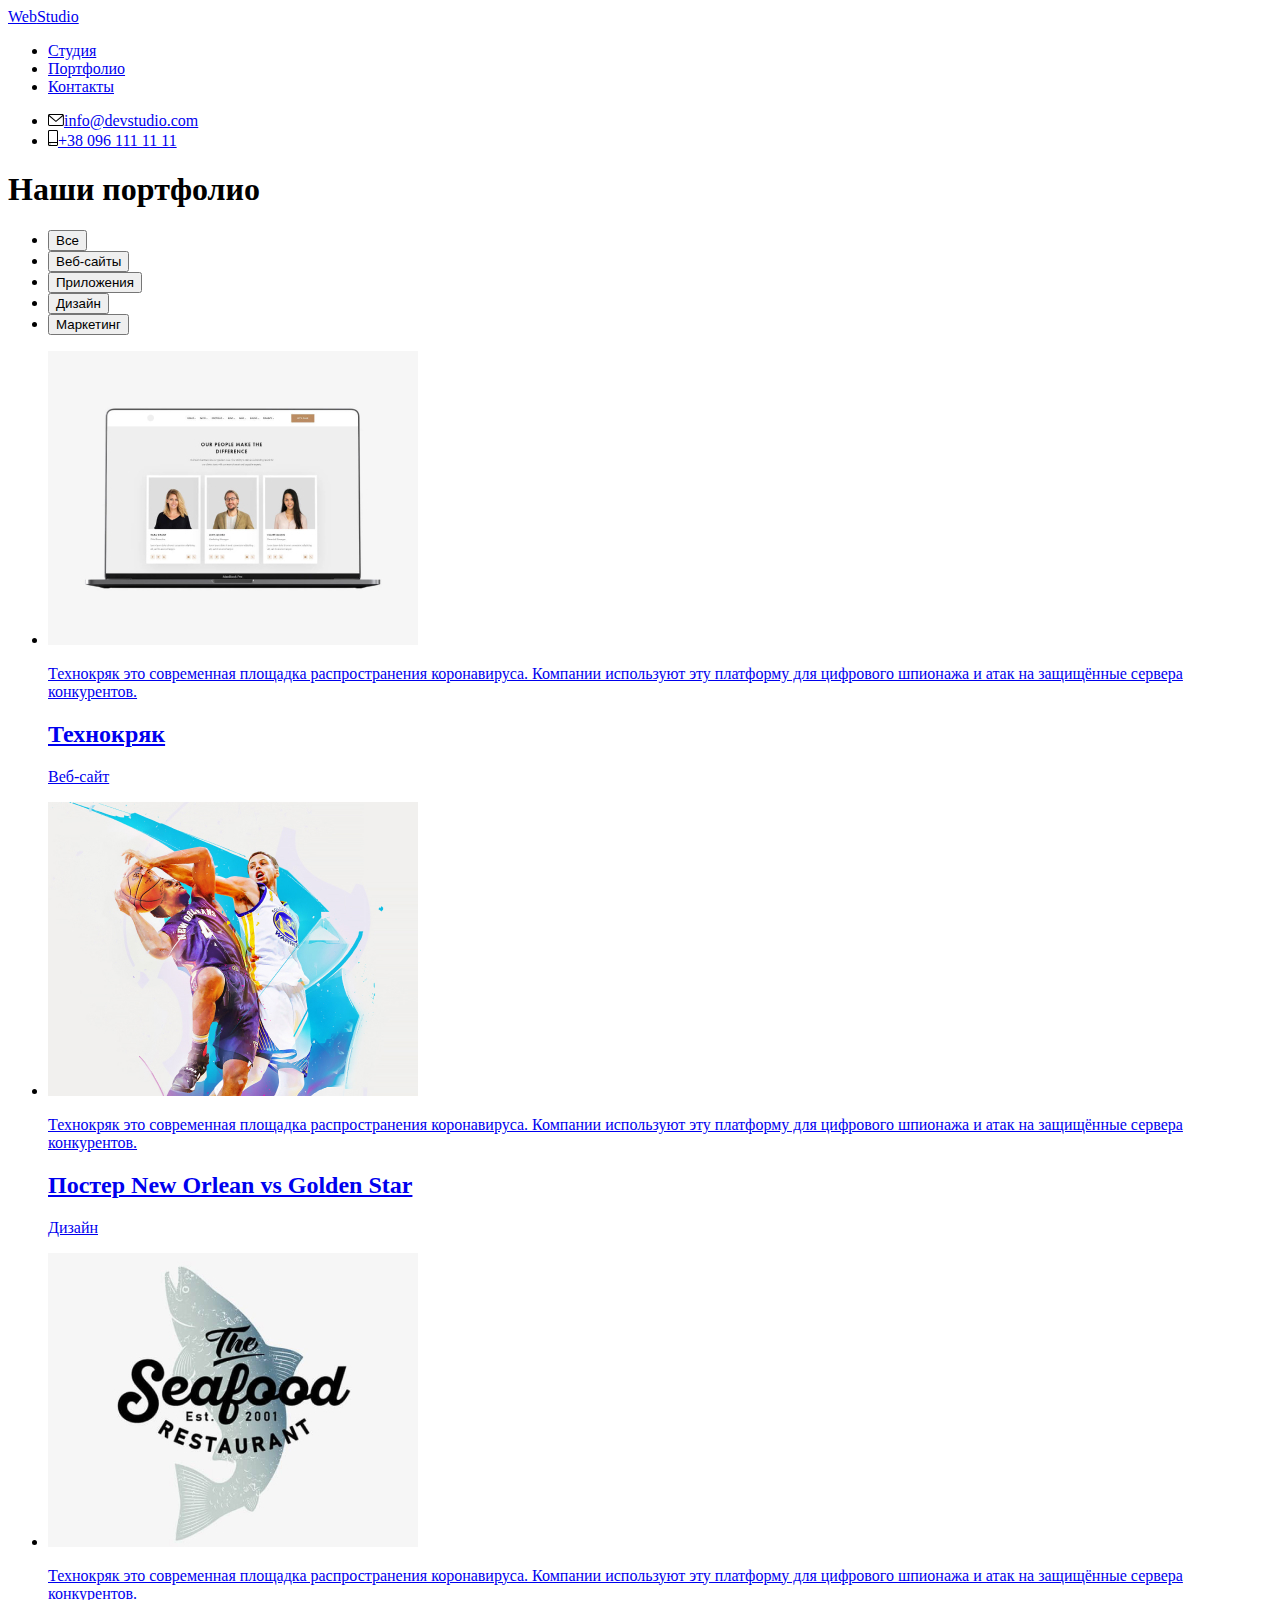
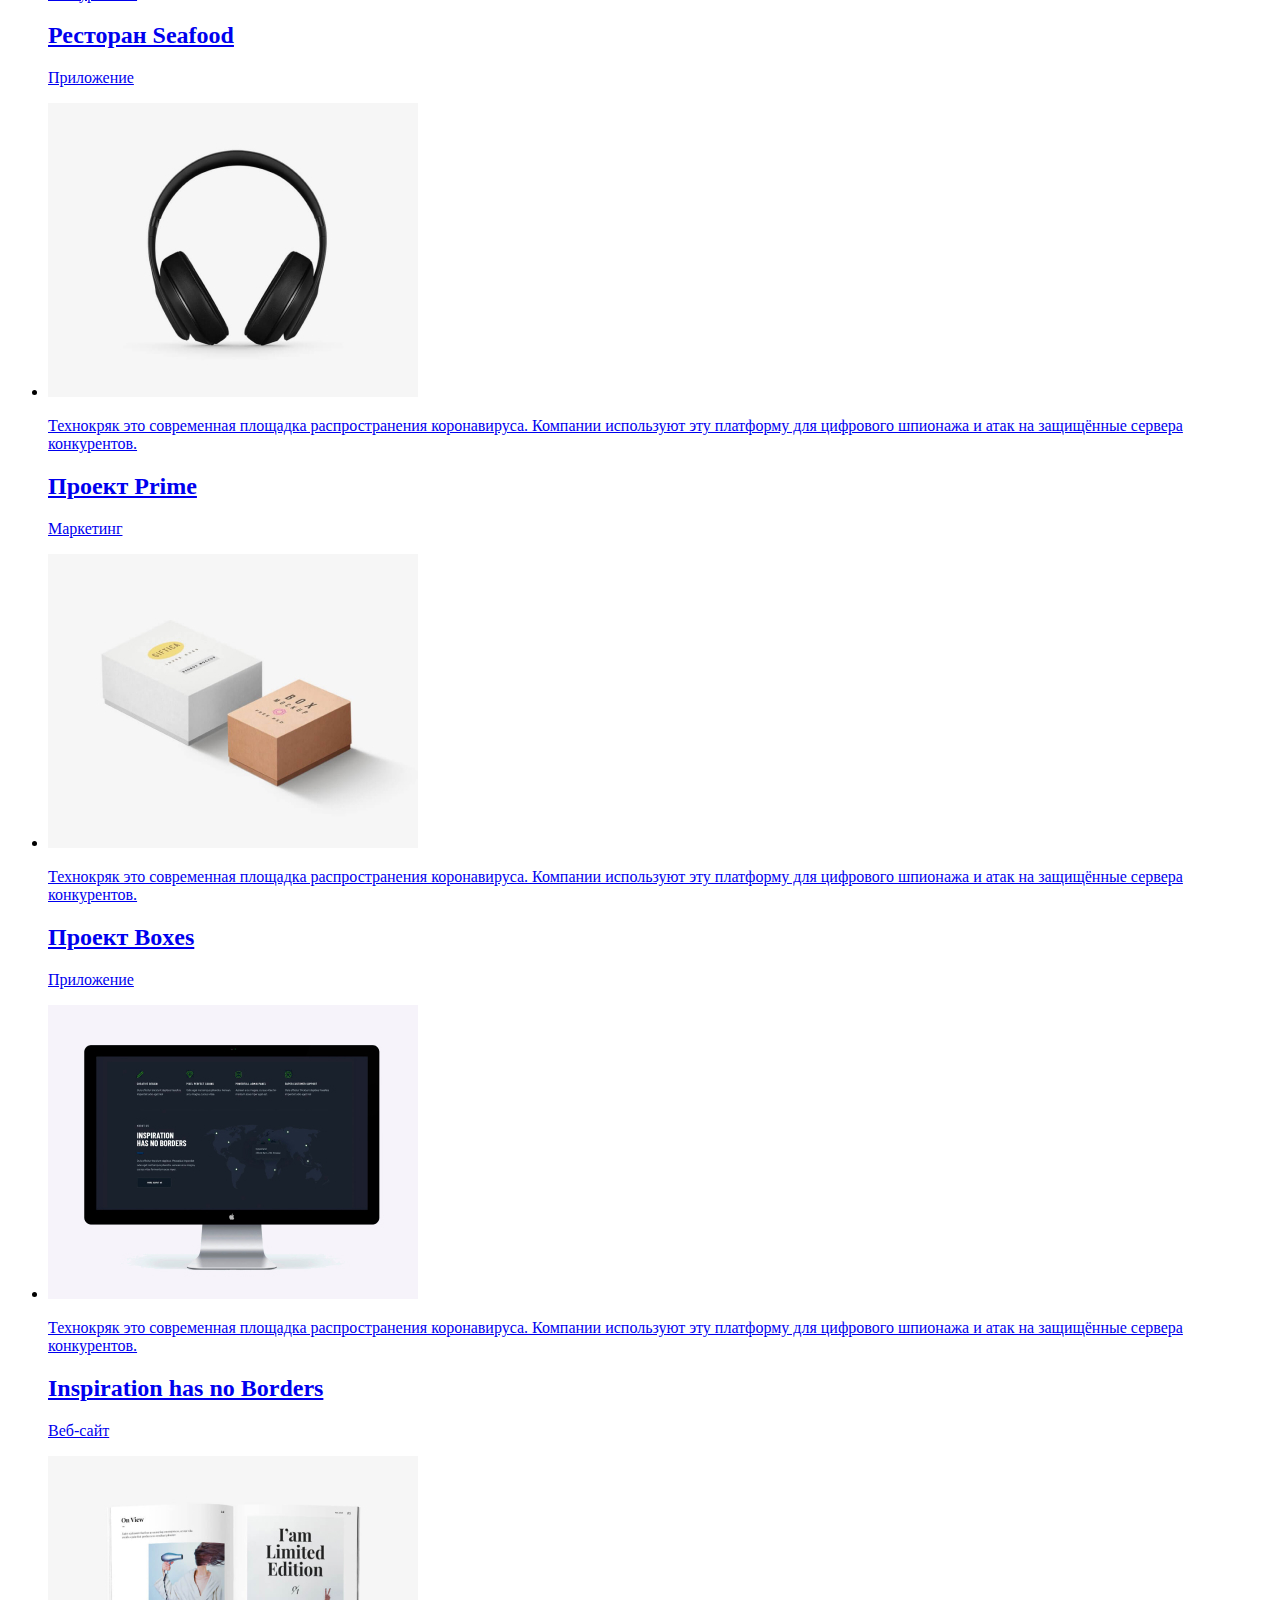
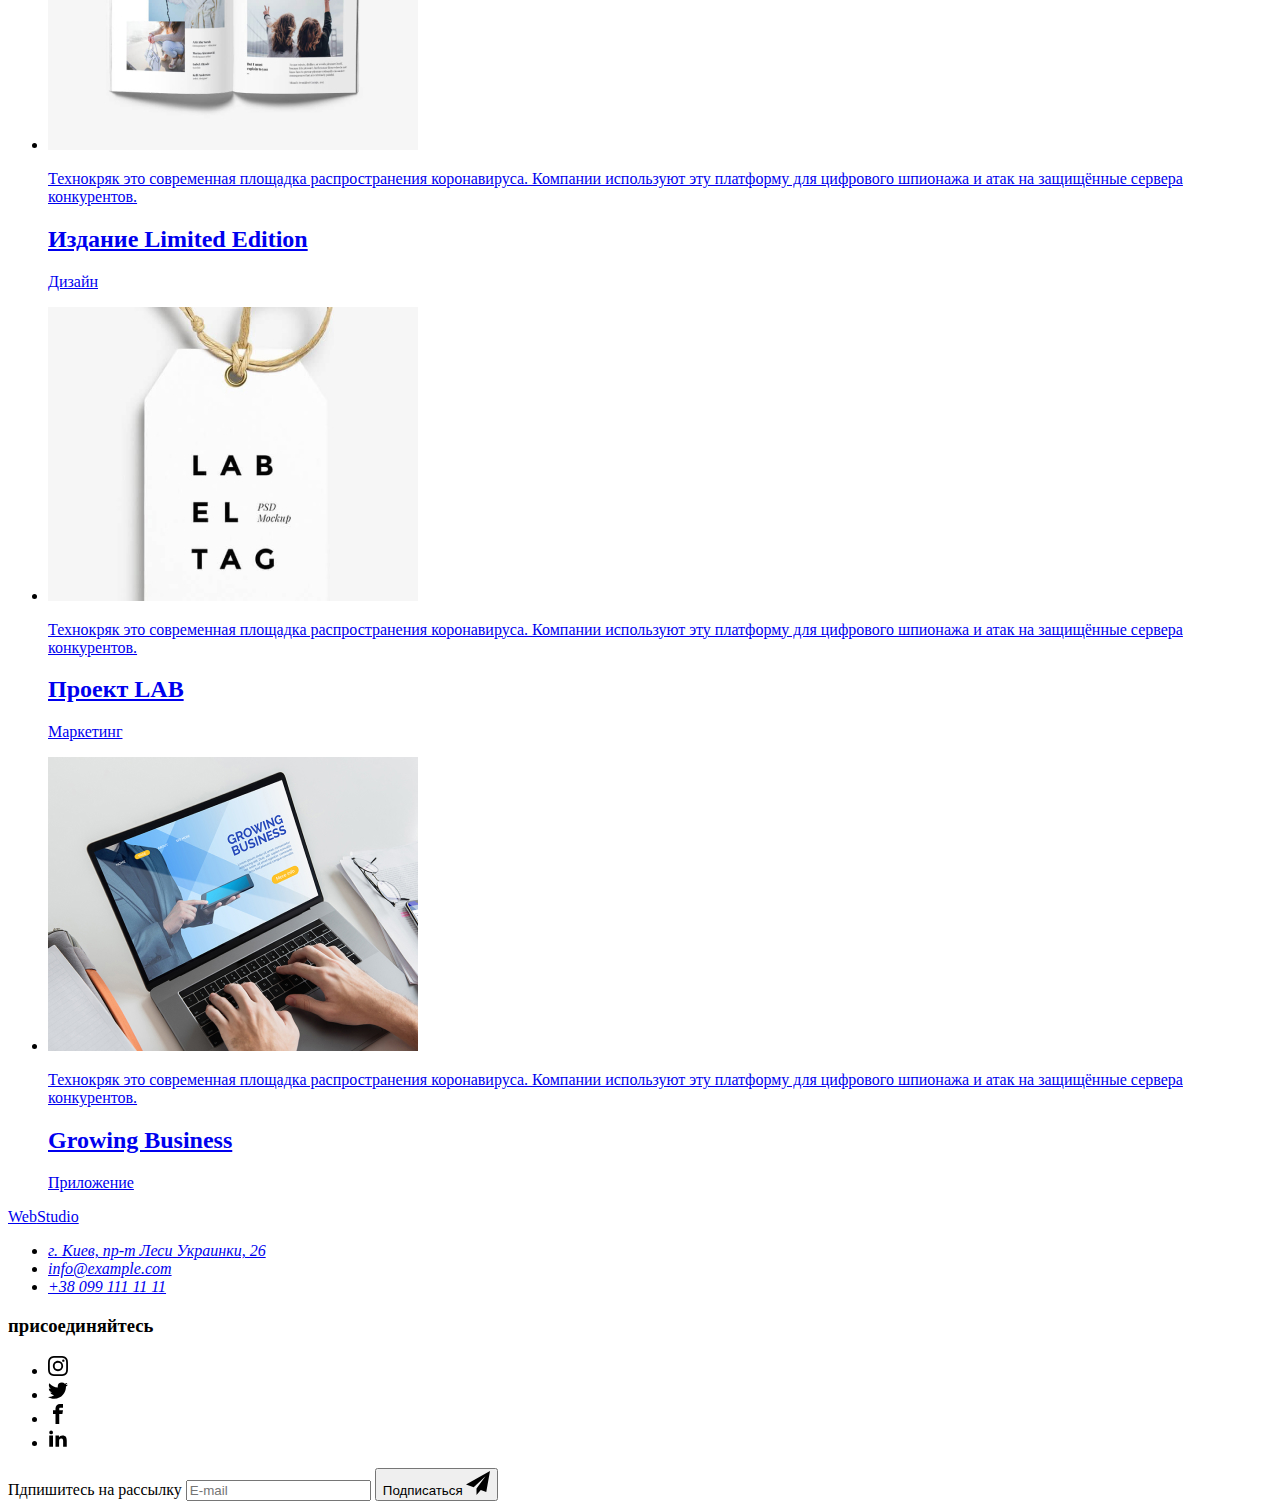
==== portfolio.html @ 1197b5a4 "added files" ====
<!DOCTYPE html>
<html lang="en">
  <head>
    <meta charset="UTF-8" />
    <meta http-equiv="X-UA-Compatible" content="IE=edge" />
    <meta name="viewport" content="width=device-width, initial-scale=1.0" />
    <link
      rel="stylesheet"
      href="https://cdnjs.cloudflare.com/ajax/libs/modern-normalize/1.1.0/modern-normalize.min.css"
      integrity="sha512-wpPYUAdjBVSE4KJnH1VR1HeZfpl1ub8YT/NKx4PuQ5NmX2tKuGu6U/JRp5y+Y8XG2tV+wKQpNHVUX03MfMFn9Q=="
      crossorigin="anonymous"
      referrerpolicy="no-referrer"
    />
    <link rel="preconnect" href="https://fonts.googleapis.com" />
    <link rel="preconnect" href="https://fonts.gstatic.com" crossorigin />
    <link
      href="https://fonts.googleapis.com/css2?family=Raleway:wght@700&family=Roboto:ital,wght@0,400;0,500;0,900;1,700&display=swap"
      rel="stylesheet"
    />
    <link rel="stylesheet" href="./css/styles.css" />
    <title>Портфолио</title>
  </head>
  <body>
    <header class="page-header">
      <div class="container head-container">
        <nav class="page-nav">
          <a class="logo" href="./index.html">Web<span class="logo-colored">Studio</span></a>

          <ul class="site-nav">
            <li class="site-nav-list"><a class="site-nav-link" href="./index.html">Студия</a></li>
            <li class="site-nav-list">
              <a class="site-nav-link current" href="./portfolio.html">Портфолио</a>
            </li>
            <li class="site-nav-list"><a class="site-nav-link" href="#">Контакты</a></li>
          </ul>
        </nav>

        <ul class="auth-nav">
          <li class="auth-nav-list">
            <a class="auth-nav-link" href="mailto:info@devstudio.com"
              ><svg width="16" height="12" class="header-icon">
                <use href="./images/symbolSprite.svg#icon-envelope"></use></svg
              >info@devstudio.com</a
            >
          </li>
          <li class="auth-nav-list">
            <a class="auth-nav-link" href="tel:+380961111111"
              ><svg width="10" height="16" class="header-icon">
                <use href="./images/symbolSprite.svg#icon-smartphone"></use></svg
              >+38 096 111 11 11</a
            >
          </li>
        </ul>
      </div>
    </header>

    <main>
      <section class="portfolio-section section">
        <div class="container">
          <h1 class="visually-hidden">Наши портфолио</h1>
          <ul class="portfolio-btn-list">
            <li class="portfolio-btn-item">
              <button class="portfolio-btn" type="button">Все</button>
            </li>
            <li class="portfolio-btn-item">
              <button class="portfolio-btn" type="button">Веб-сайты</button>
            </li>
            <li class="portfolio-btn-item">
              <button class="portfolio-btn" type="button">Приложения</button>
            </li>
            <li class="portfolio-btn-item">
              <button class="portfolio-btn" type="button">Дизайн</button>
            </li>
            <li class="portfolio-btn-item">
              <button class="portfolio-btn" type="button">Маркетинг</button>
            </li>
          </ul>
          <ul class="items portfolio-page">
            <li class="portfolio-li">
              <a class="portfolio-list" href="#"
                ><div class="img-thump">
                  <img
                    class="img-card"
                    src="./images/portfoto1.jpg"
                    alt="Открытый-сайт-страница-на-Macbook"
                    width="370"
                  />
                  <div class="information-thump">
                    <p class="portfolio-description-item">
                      Технокряк это современная площадка распространения коронавируса. Компании
                      используют эту платформу для цифрового шпионажа и атак на защищённые сервера
                      конкурентов.
                    </p>
                  </div>
                </div>

                <div class="card-wrapper">
                  <h2 class="portfolio-caption">Технокряк</h2>
                  <p class="categories-item">Веб-сайт</p>
                </div></a
              >
            </li>
            <li class="portfolio-li">
              <a class="portfolio-list" href="#"
                ><div class="img-thump">
                  <img
                    class="img-card"
                    src="./images/portfoto2.jpg"
                    alt="Двое-баскетболистов-боряться-за-мяч"
                    width="370"
                  />
                  <div class="information-thump">
                    <p class="portfolio-description-item">
                      Технокряк это современная площадка распространения коронавируса. Компании
                      используют эту платформу для цифрового шпионажа и атак на защищённые сервера
                      конкурентов.
                    </p>
                  </div>
                </div>

                <div class="card-wrapper">
                  <h2 class="portfolio-caption">Постер New Orlean vs Golden Star</h2>
                  <p class="categories-item">Дизайн</p>
                </div></a
              >
            </li>
            <li class="portfolio-li">
              <a class="portfolio-list" href="#"
                ><div class="img-thump">
                  <img
                    class="img-card"
                    src="./images/portfoto3.jpg"
                    alt="Логотип-ресторана-the-seafood"
                    width="370"
                  />
                  <div class="information-thump">
                    <p class="portfolio-description-item">
                      Технокряк это современная площадка распространения коронавируса. Компании
                      используют эту платформу для цифрового шпионажа и атак на защищённые сервера
                      конкурентов.
                    </p>
                  </div>
                </div>

                <div class="card-wrapper">
                  <h2 class="portfolio-caption">Ресторан Seafood</h2>
                  <p class="categories-item">Приложение</p>
                </div></a
              >
            </li>
            <li class="portfolio-li">
              <a class="portfolio-list" href="#"
                ><div class="img-thump">
                  <img
                    class="img-card"
                    src="./images/portfoto4.jpg"
                    alt="Накладные-наушники-на-белом-фоне"
                    width="370"
                  />
                  <div class="information-thump">
                    <p class="portfolio-description-item">
                      Технокряк это современная площадка распространения коронавируса. Компании
                      используют эту платформу для цифрового шпионажа и атак на защищённые сервера
                      конкурентов.
                    </p>
                  </div>
                </div>

                <div class="card-wrapper">
                  <h2 class="portfolio-caption">Проект Prime</h2>
                  <p class="categories-item">Маркетинг</p>
                </div></a
              >
            </li>
            <li class="portfolio-li">
              <a class="portfolio-list" href="#"
                ><div class="img-thump">
                  <img
                    class="img-card"
                    src="./images/portfoto5.jpg"
                    alt="Бве-дизайнерские-коробки:белая-и-коричневая"
                    width="370"
                  />
                  <div class="information-thump">
                    <p class="portfolio-description-item">
                      Технокряк это современная площадка распространения коронавируса. Компании
                      используют эту платформу для цифрового шпионажа и атак на защищённые сервера
                      конкурентов.
                    </p>
                  </div>
                </div>

                <div class="card-wrapper">
                  <h2 class="portfolio-caption">Проект Boxes</h2>
                  <p class="categories-item">Приложение</p>
                </div></a
              >
            </li>
            <li class="portfolio-li">
              <a class="portfolio-list" href="#"
                ><div class="img-thump">
                  <img
                    class="img-card"
                    src="./images/portfoto6.jpg"
                    alt="Открытый-сайт-на-iMac-устройстве"
                    width="370"
                  />
                  <div class="information-thump">
                    <p class="portfolio-description-item">
                      Технокряк это современная площадка распространения коронавируса. Компании
                      используют эту платформу для цифрового шпионажа и атак на защищённые сервера
                      конкурентов.
                    </p>
                  </div>
                </div>

                <div class="card-wrapper">
                  <h2 class="portfolio-caption">Inspiration has no Borders</h2>
                  <p class="categories-item">Веб-сайт</p>
                </div></a
              >
            </li>
            <li class="portfolio-li">
              <a class="portfolio-list" href="#"
                ><div class="img-thump">
                  <img
                    class="img-card"
                    src="./images/portfoto7.jpg"
                    alt="Обложка-книги-I-am-limited-edition"
                    width="370"
                  />
                  <div class="information-thump">
                    <p class="portfolio-description-item">
                      Технокряк это современная площадка распространения коронавируса. Компании
                      используют эту платформу для цифрового шпионажа и атак на защищённые сервера
                      конкурентов.
                    </p>
                  </div>
                </div>

                <div class="card-wrapper">
                  <h2 class="portfolio-caption">Издание Limited Edition</h2>
                  <p class="categories-item">Дизайн</p>
                </div></a
              >
            </li>
            <li class="portfolio-li">
              <a class="portfolio-list" href="#"
                ><div class="img-thump">
                  <img
                    class="img-card"
                    src="./images/portfoto8.jpg"
                    alt="Белая-бирка-с-названием-компании-LAB"
                    width="370"
                  />
                  <div class="information-thump">
                    <p class="portfolio-description-item">
                      Технокряк это современная площадка распространения коронавируса. Компании
                      используют эту платформу для цифрового шпионажа и атак на защищённые сервера
                      конкурентов.
                    </p>
                  </div>
                </div>

                <div class="card-wrapper">
                  <h2 class="portfolio-caption">Проект LAB</h2>
                  <p class="categories-item">Маркетинг</p>
                </div></a
              >
            </li>
            <li class="portfolio-li">
              <a class="portfolio-list" href="#"
                ><div class="img-thump">
                  <img
                    class="img-card"
                    src="./images/portfoto9.jpg"
                    alt="Открытое-прилодение-для-бизнеса-на-Macbook"
                    width="370"
                  />
                  <div class="information-thump">
                    <p class="portfolio-description-item">
                      Технокряк это современная площадка распространения коронавируса. Компании
                      используют эту платформу для цифрового шпионажа и атак на защищённые сервера
                      конкурентов.
                    </p>
                  </div>
                </div>

                <div class="card-wrapper">
                  <h2 class="portfolio-caption">Growing Business</h2>
                  <p class="categories-item">Приложение</p>
                </div></a
              >
            </li>
          </ul>
        </div>
      </section>
    </main>

    <footer class="page-footer">
      <div class="container footer-container">
        <div>
          <a class="logo footer-logo" href="./index.html"
            >Web<span class="logo-colored-reversed">Studio</span></a
          >
          <address class="address-position">
            <ul class="footer-list">
              <li class="footer-item">
                <a class="location-link" href="https://goo.gl/maps/uHgCKQNqZT3MQZoy7"
                  >г. Киев, пр-т Леси Украинки, 26</a
                >
              </li>
              <li class="footer-item">
                <a class="mail-link" href="mailto:info@example.com">info@example.com</a>
              </li>
              <li class="footer-item">
                <a class="tel-link" href="tel:+380991111111">+38 099 111 11 11</a>
              </li>
            </ul>
          </address>
        </div>

        <div class="footer-social-container">
          <h3 class="social-caption">присоединяйтесь</h3>
          <ul class="footer-list social">
            <li class="social-list">
              <a class="social-link" href=""
                ><svg width="20" height="20" class="social-icon">
                  <use href="./images/symbolSprite.svg#icon-instagram"></use></svg
              ></a>
            </li>
            <li class="social-list">
              <a class="social-link" href=""
                ><svg width="20" height="20" class="social-icon">
                  <use href="./images/symbolSprite.svg#icon-twitter"></use></svg
              ></a>
            </li>
            <li class="social-list">
              <a class="social-link" href=""
                ><svg width="20" height="20" class="social-icon">
                  <use href="./images/symbolSprite.svg#icon-facebook"></use></svg
              ></a>
            </li>
            <li class="social-list">
              <a class="social-link" href=""
                ><svg width="20" height="20" class="social-icon">
                  <use href="./images/symbolSprite.svg#icon-linkedin2"></use></svg
              ></a>
            </li>
          </ul>
        </div>

        <div class="footer-submite-container">
          <form name="submit-form">
            <div class="input-container">
              <label class="submite-label">
                <span class="submite-caption">Пдпишитесь на рассылку</span>

                <input class="submite-input" type="email" name="email" placeholder="E-mail" />
              </label>
              <button type="submit" class="submite-btn">
                <span class="submite-btn-caption">Подписаться</span>
                <svg class="submite-btn-icon" width="24" height="24">
                  <use href="./images/icons.svg#icon-icontwitter"></use>
                </svg>
              </button>
            </div>
          </form>
        </div>
      </div>
    </footer>
  </body>
</html>
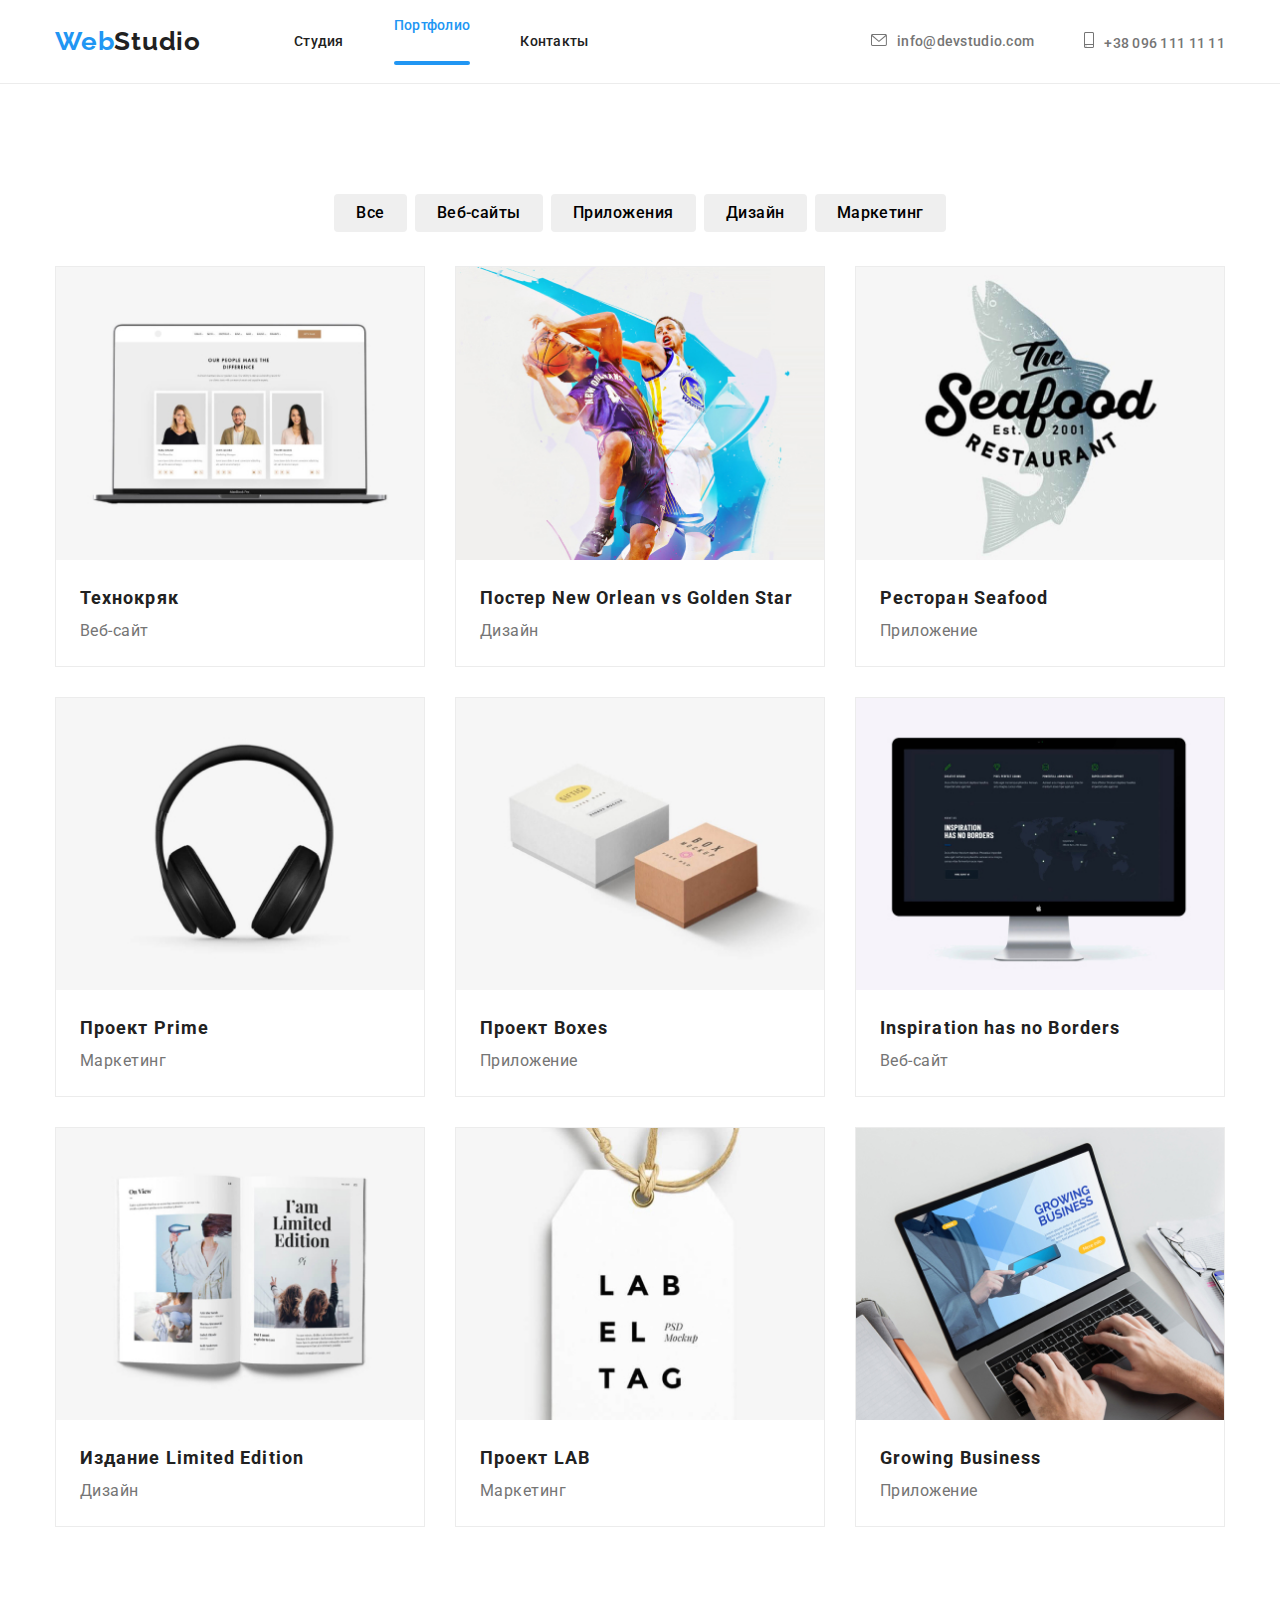
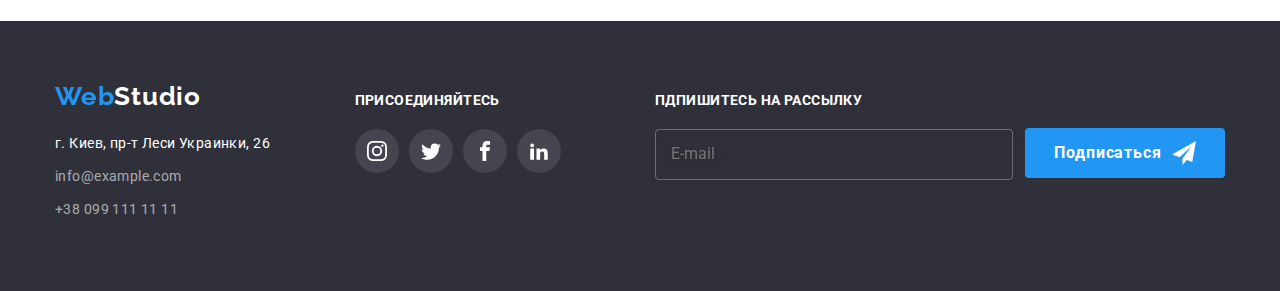
==== commit f62b9744: "added files" ====
--- a/portfolio.html
+++ b/portfolio.html
@@ -17,35 +17,39 @@
       href="https://fonts.googleapis.com/css2?family=Raleway:wght@700&family=Roboto:ital,wght@0,400;0,500;0,900;1,700&display=swap"
       rel="stylesheet"
     />
-    <link rel="stylesheet" href="./css/styles.css" />
+    <link rel="stylesheet" href="./css/main.min.css" />
     <title>Портфолио</title>
   </head>
   <body>
     <header class="page-header">
-      <div class="container head-container">
-        <nav class="page-nav">
-          <a class="logo" href="./index.html">Web<span class="logo-colored">Studio</span></a>
+      <div class="container container-header">
+        <nav class="page-header__nav">
+          <a class="page-header__logo" href="./index.html"
+            >Web<span class="page-header__logo--whitetheme">Studio</span></a
+          >
 
           <ul class="site-nav">
-            <li class="site-nav-list"><a class="site-nav-link" href="./index.html">Студия</a></li>
-            <li class="site-nav-list">
-              <a class="site-nav-link current" href="./portfolio.html">Портфолио</a>
-            </li>
-            <li class="site-nav-list"><a class="site-nav-link" href="#">Контакты</a></li>
+            <li class="site-nav__list">
+              <a class="site-nav__link" href="./index.html">Студия</a>
+            </li>
+            <li class="site-nav__list">
+              <a class="site-nav__link--current" href="./portfolio.html">Портфолио</a>
+            </li>
+            <li class="site-nav__list"><a class="site-nav__link" href="#">Контакты</a></li>
           </ul>
         </nav>
 
         <ul class="auth-nav">
-          <li class="auth-nav-list">
-            <a class="auth-nav-link" href="mailto:info@devstudio.com"
-              ><svg width="16" height="12" class="header-icon">
+          <li class="auth-nav__list">
+            <a class="auth-nav__link" href="mailto:info@devstudio.com"
+              ><svg width="16" height="12" class="auth-nav__icon">
                 <use href="./images/symbolSprite.svg#icon-envelope"></use></svg
               >info@devstudio.com</a
             >
           </li>
-          <li class="auth-nav-list">
-            <a class="auth-nav-link" href="tel:+380961111111"
-              ><svg width="10" height="16" class="header-icon">
+          <li class="auth-nav__list">
+            <a class="auth-nav__link" href="tel:+380961111111"
+              ><svg width="10" height="16" class="auth-nav__icon">
                 <use href="./images/symbolSprite.svg#icon-smartphone"></use></svg
               >+38 096 111 11 11</a
             >
@@ -55,240 +59,240 @@
     </header>
 
     <main>
-      <section class="portfolio-section section">
+      <section class="section section-portfolio">
         <div class="container">
           <h1 class="visually-hidden">Наши портфолио</h1>
-          <ul class="portfolio-btn-list">
-            <li class="portfolio-btn-item">
-              <button class="portfolio-btn" type="button">Все</button>
-            </li>
-            <li class="portfolio-btn-item">
-              <button class="portfolio-btn" type="button">Веб-сайты</button>
-            </li>
-            <li class="portfolio-btn-item">
-              <button class="portfolio-btn" type="button">Приложения</button>
-            </li>
-            <li class="portfolio-btn-item">
-              <button class="portfolio-btn" type="button">Дизайн</button>
-            </li>
-            <li class="portfolio-btn-item">
-              <button class="portfolio-btn" type="button">Маркетинг</button>
+          <ul class="portfolio-btn">
+            <li class="portfolio-btn__list">
+              <button class="portfolio-btn__item" type="button">Все</button>
+            </li>
+            <li class="portfolio-btn__list">
+              <button class="portfolio-btn__item" type="button">Веб-сайты</button>
+            </li>
+            <li class="portfolio-btn__list">
+              <button class="portfolio-btn__item" type="button">Приложения</button>
+            </li>
+            <li class="portfolio-btn__list">
+              <button class="portfolio-btn__item" type="button">Дизайн</button>
+            </li>
+            <li class="portfolio-btn__list">
+              <button class="portfolio-btn__item" type="button">Маркетинг</button>
             </li>
           </ul>
-          <ul class="items portfolio-page">
-            <li class="portfolio-li">
-              <a class="portfolio-list" href="#"
-                ><div class="img-thump">
-                  <img
-                    class="img-card"
+          <ul class="items page-portfolio">
+            <li class="page-portfolio__list">
+              <a class="page-portfolio__link" href="#"
+                ><div class="img-thump">
+                  <img
+                    class="img-thump__card"
                     src="./images/portfoto1.jpg"
                     alt="Открытый-сайт-страница-на-Macbook"
                     width="370"
                   />
-                  <div class="information-thump">
-                    <p class="portfolio-description-item">
-                      Технокряк это современная площадка распространения коронавируса. Компании
-                      используют эту платформу для цифрового шпионажа и атак на защищённые сервера
-                      конкурентов.
-                    </p>
-                  </div>
-                </div>
-
-                <div class="card-wrapper">
-                  <h2 class="portfolio-caption">Технокряк</h2>
-                  <p class="categories-item">Веб-сайт</p>
-                </div></a
-              >
-            </li>
-            <li class="portfolio-li">
-              <a class="portfolio-list" href="#"
-                ><div class="img-thump">
-                  <img
-                    class="img-card"
+                  <div class="img-thump__information">
+                    <p class="img-thump__description">
+                      Технокряк это современная площадка распространения коронавируса. Компании
+                      используют эту платформу для цифрового шпионажа и атак на защищённые сервера
+                      конкурентов.
+                    </p>
+                  </div>
+                </div>
+
+                <div class="card-wrapper">
+                  <h2 class="card-wrapper__caption">Технокряк</h2>
+                  <p class="card-wrapper__categories">Веб-сайт</p>
+                </div></a
+              >
+            </li>
+            <li class="page-portfolio__list">
+              <a class="page-portfolio__link" href="#"
+                ><div class="img-thump">
+                  <img
+                    class="img-thump__card"
                     src="./images/portfoto2.jpg"
                     alt="Двое-баскетболистов-боряться-за-мяч"
                     width="370"
                   />
-                  <div class="information-thump">
-                    <p class="portfolio-description-item">
-                      Технокряк это современная площадка распространения коронавируса. Компании
-                      используют эту платформу для цифрового шпионажа и атак на защищённые сервера
-                      конкурентов.
-                    </p>
-                  </div>
-                </div>
-
-                <div class="card-wrapper">
-                  <h2 class="portfolio-caption">Постер New Orlean vs Golden Star</h2>
-                  <p class="categories-item">Дизайн</p>
-                </div></a
-              >
-            </li>
-            <li class="portfolio-li">
-              <a class="portfolio-list" href="#"
-                ><div class="img-thump">
-                  <img
-                    class="img-card"
+                  <div class="img-thump__information">
+                    <p class="img-thump__description">
+                      Технокряк это современная площадка распространения коронавируса. Компании
+                      используют эту платформу для цифрового шпионажа и атак на защищённые сервера
+                      конкурентов.
+                    </p>
+                  </div>
+                </div>
+
+                <div class="card-wrapper">
+                  <h2 class="card-wrapper__caption">Постер New Orlean vs Golden Star</h2>
+                  <p class="card-wrapper__categories">Дизайн</p>
+                </div></a
+              >
+            </li>
+            <li class="page-portfolio__list">
+              <a class="page-portfolio__link" href="#"
+                ><div class="img-thump">
+                  <img
+                    class="img-thump__card"
                     src="./images/portfoto3.jpg"
                     alt="Логотип-ресторана-the-seafood"
                     width="370"
                   />
-                  <div class="information-thump">
-                    <p class="portfolio-description-item">
-                      Технокряк это современная площадка распространения коронавируса. Компании
-                      используют эту платформу для цифрового шпионажа и атак на защищённые сервера
-                      конкурентов.
-                    </p>
-                  </div>
-                </div>
-
-                <div class="card-wrapper">
-                  <h2 class="portfolio-caption">Ресторан Seafood</h2>
-                  <p class="categories-item">Приложение</p>
-                </div></a
-              >
-            </li>
-            <li class="portfolio-li">
-              <a class="portfolio-list" href="#"
-                ><div class="img-thump">
-                  <img
-                    class="img-card"
+                  <div class="img-thump__information">
+                    <p class="img-thump__description">
+                      Технокряк это современная площадка распространения коронавируса. Компании
+                      используют эту платформу для цифрового шпионажа и атак на защищённые сервера
+                      конкурентов.
+                    </p>
+                  </div>
+                </div>
+
+                <div class="card-wrapper">
+                  <h2 class="card-wrapper__caption">Ресторан Seafood</h2>
+                  <p class="card-wrapper__categories">Приложение</p>
+                </div></a
+              >
+            </li>
+            <li class="page-portfolio__list">
+              <a class="page-portfolio__link" href="#"
+                ><div class="img-thump">
+                  <img
+                    class="img-thump__card"
                     src="./images/portfoto4.jpg"
                     alt="Накладные-наушники-на-белом-фоне"
                     width="370"
                   />
-                  <div class="information-thump">
-                    <p class="portfolio-description-item">
-                      Технокряк это современная площадка распространения коронавируса. Компании
-                      используют эту платформу для цифрового шпионажа и атак на защищённые сервера
-                      конкурентов.
-                    </p>
-                  </div>
-                </div>
-
-                <div class="card-wrapper">
-                  <h2 class="portfolio-caption">Проект Prime</h2>
-                  <p class="categories-item">Маркетинг</p>
-                </div></a
-              >
-            </li>
-            <li class="portfolio-li">
-              <a class="portfolio-list" href="#"
-                ><div class="img-thump">
-                  <img
-                    class="img-card"
+                  <div class="img-thump__information">
+                    <p class="img-thump__description">
+                      Технокряк это современная площадка распространения коронавируса. Компании
+                      используют эту платформу для цифрового шпионажа и атак на защищённые сервера
+                      конкурентов.
+                    </p>
+                  </div>
+                </div>
+
+                <div class="card-wrapper">
+                  <h2 class="card-wrapper__caption">Проект Prime</h2>
+                  <p class="card-wrapper__categories">Маркетинг</p>
+                </div></a
+              >
+            </li>
+            <li class="page-portfolio__list">
+              <a class="page-portfolio__link" href="#"
+                ><div class="img-thump">
+                  <img
+                    class="img-thump__card"
                     src="./images/portfoto5.jpg"
                     alt="Бве-дизайнерские-коробки:белая-и-коричневая"
                     width="370"
                   />
-                  <div class="information-thump">
-                    <p class="portfolio-description-item">
-                      Технокряк это современная площадка распространения коронавируса. Компании
-                      используют эту платформу для цифрового шпионажа и атак на защищённые сервера
-                      конкурентов.
-                    </p>
-                  </div>
-                </div>
-
-                <div class="card-wrapper">
-                  <h2 class="portfolio-caption">Проект Boxes</h2>
-                  <p class="categories-item">Приложение</p>
-                </div></a
-              >
-            </li>
-            <li class="portfolio-li">
-              <a class="portfolio-list" href="#"
-                ><div class="img-thump">
-                  <img
-                    class="img-card"
+                  <div class="img-thump__information">
+                    <p class="img-thump__description">
+                      Технокряк это современная площадка распространения коронавируса. Компании
+                      используют эту платформу для цифрового шпионажа и атак на защищённые сервера
+                      конкурентов.
+                    </p>
+                  </div>
+                </div>
+
+                <div class="card-wrapper">
+                  <h2 class="card-wrapper__caption">Проект Boxes</h2>
+                  <p class="card-wrapper__categories">Приложение</p>
+                </div></a
+              >
+            </li>
+            <li class="page-portfolio__list">
+              <a class="page-portfolio__link" href="#"
+                ><div class="img-thump">
+                  <img
+                    class="img-thump__card"
                     src="./images/portfoto6.jpg"
                     alt="Открытый-сайт-на-iMac-устройстве"
                     width="370"
                   />
-                  <div class="information-thump">
-                    <p class="portfolio-description-item">
-                      Технокряк это современная площадка распространения коронавируса. Компании
-                      используют эту платформу для цифрового шпионажа и атак на защищённые сервера
-                      конкурентов.
-                    </p>
-                  </div>
-                </div>
-
-                <div class="card-wrapper">
-                  <h2 class="portfolio-caption">Inspiration has no Borders</h2>
-                  <p class="categories-item">Веб-сайт</p>
-                </div></a
-              >
-            </li>
-            <li class="portfolio-li">
-              <a class="portfolio-list" href="#"
-                ><div class="img-thump">
-                  <img
-                    class="img-card"
+                  <div class="img-thump__information">
+                    <p class="img-thump__description">
+                      Технокряк это современная площадка распространения коронавируса. Компании
+                      используют эту платформу для цифрового шпионажа и атак на защищённые сервера
+                      конкурентов.
+                    </p>
+                  </div>
+                </div>
+
+                <div class="card-wrapper">
+                  <h2 class="card-wrapper__caption">Inspiration has no Borders</h2>
+                  <p class="card-wrapper__categories">Веб-сайт</p>
+                </div></a
+              >
+            </li>
+            <li class="page-portfolio__list">
+              <a class="page-portfolio__link" href="#"
+                ><div class="img-thump">
+                  <img
+                    class="img-thump__card"
                     src="./images/portfoto7.jpg"
                     alt="Обложка-книги-I-am-limited-edition"
                     width="370"
                   />
-                  <div class="information-thump">
-                    <p class="portfolio-description-item">
-                      Технокряк это современная площадка распространения коронавируса. Компании
-                      используют эту платформу для цифрового шпионажа и атак на защищённые сервера
-                      конкурентов.
-                    </p>
-                  </div>
-                </div>
-
-                <div class="card-wrapper">
-                  <h2 class="portfolio-caption">Издание Limited Edition</h2>
-                  <p class="categories-item">Дизайн</p>
-                </div></a
-              >
-            </li>
-            <li class="portfolio-li">
-              <a class="portfolio-list" href="#"
-                ><div class="img-thump">
-                  <img
-                    class="img-card"
+                  <div class="img-thump__information">
+                    <p class="img-thump__description">
+                      Технокряк это современная площадка распространения коронавируса. Компании
+                      используют эту платформу для цифрового шпионажа и атак на защищённые сервера
+                      конкурентов.
+                    </p>
+                  </div>
+                </div>
+
+                <div class="card-wrapper">
+                  <h2 class="card-wrapper__caption">Издание Limited Edition</h2>
+                  <p class="card-wrapper__categories">Дизайн</p>
+                </div></a
+              >
+            </li>
+            <li class="page-portfolio__list">
+              <a class="page-portfolio__link" href="#"
+                ><div class="img-thump">
+                  <img
+                    class="img-thump__card"
                     src="./images/portfoto8.jpg"
                     alt="Белая-бирка-с-названием-компании-LAB"
                     width="370"
                   />
-                  <div class="information-thump">
-                    <p class="portfolio-description-item">
-                      Технокряк это современная площадка распространения коронавируса. Компании
-                      используют эту платформу для цифрового шпионажа и атак на защищённые сервера
-                      конкурентов.
-                    </p>
-                  </div>
-                </div>
-
-                <div class="card-wrapper">
-                  <h2 class="portfolio-caption">Проект LAB</h2>
-                  <p class="categories-item">Маркетинг</p>
-                </div></a
-              >
-            </li>
-            <li class="portfolio-li">
-              <a class="portfolio-list" href="#"
-                ><div class="img-thump">
-                  <img
-                    class="img-card"
+                  <div class="img-thump__information">
+                    <p class="img-thump__description">
+                      Технокряк это современная площадка распространения коронавируса. Компании
+                      используют эту платформу для цифрового шпионажа и атак на защищённые сервера
+                      конкурентов.
+                    </p>
+                  </div>
+                </div>
+
+                <div class="card-wrapper">
+                  <h2 class="card-wrapper__caption">Проект LAB</h2>
+                  <p class="card-wrapper__categories">Маркетинг</p>
+                </div></a
+              >
+            </li>
+            <li class="page-portfolio__list">
+              <a class="page-portfolio__link" href="#"
+                ><div class="img-thump">
+                  <img
+                    class="img-thump__card"
                     src="./images/portfoto9.jpg"
                     alt="Открытое-прилодение-для-бизнеса-на-Macbook"
                     width="370"
                   />
-                  <div class="information-thump">
-                    <p class="portfolio-description-item">
-                      Технокряк это современная площадка распространения коронавируса. Компании
-                      используют эту платформу для цифрового шпионажа и атак на защищённые сервера
-                      конкурентов.
-                    </p>
-                  </div>
-                </div>
-
-                <div class="card-wrapper">
-                  <h2 class="portfolio-caption">Growing Business</h2>
-                  <p class="categories-item">Приложение</p>
+                  <div class="img-thump__information">
+                    <p class="img-thump__description">
+                      Технокряк это современная площадка распространения коронавируса. Компании
+                      используют эту платформу для цифрового шпионажа и атак на защищённые сервера
+                      конкурентов.
+                    </p>
+                  </div>
+                </div>
+
+                <div class="card-wrapper">
+                  <h2 class="card-wrapper__caption">Growing Business</h2>
+                  <p class="card-wrapper__categories">Приложение</p>
                 </div></a
               >
             </li>
@@ -298,69 +302,71 @@
     </main>
 
     <footer class="page-footer">
-      <div class="container footer-container">
+      <div class="container container-footer">
         <div>
-          <a class="logo footer-logo" href="./index.html"
-            >Web<span class="logo-colored-reversed">Studio</span></a
+          <a class="page-footer__logo footer-logo" href="./index.html"
+            >Web<span class="page-footer__logo--whitetheme">Studio</span></a
           >
-          <address class="address-position">
-            <ul class="footer-list">
-              <li class="footer-item">
-                <a class="location-link" href="https://goo.gl/maps/uHgCKQNqZT3MQZoy7"
+          <address class="footer-location">
+            <ul class="footer-location__list">
+              <li class="footer-location__item">
+                <a class="footer-location__link" href="https://goo.gl/maps/uHgCKQNqZT3MQZoy7"
                   >г. Киев, пр-т Леси Украинки, 26</a
                 >
               </li>
-              <li class="footer-item">
-                <a class="mail-link" href="mailto:info@example.com">info@example.com</a>
+              <li class="footer-location__item">
+                <a class="footer-location__mail-link" href="mailto:info@example.com"
+                  >info@example.com</a
+                >
               </li>
-              <li class="footer-item">
-                <a class="tel-link" href="tel:+380991111111">+38 099 111 11 11</a>
+              <li class="footer-location__item">
+                <a class="footer-location__tel-link" href="tel:+380991111111">+38 099 111 11 11</a>
               </li>
             </ul>
           </address>
         </div>
 
-        <div class="footer-social-container">
-          <h3 class="social-caption">присоединяйтесь</h3>
-          <ul class="footer-list social">
-            <li class="social-list">
-              <a class="social-link" href=""
-                ><svg width="20" height="20" class="social-icon">
+        <div class="container-subscribe">
+          <h3 class="subscribe__caption">присоединяйтесь</h3>
+          <ul class="social__item socials">
+            <li class="social__list">
+              <a class="social__link" href=""
+                ><svg width="20" height="20" class="subscribe-icon">
                   <use href="./images/symbolSprite.svg#icon-instagram"></use></svg
               ></a>
             </li>
-            <li class="social-list">
-              <a class="social-link" href=""
-                ><svg width="20" height="20" class="social-icon">
+            <li class="social__list">
+              <a class="social__link" href=""
+                ><svg width="20" height="20" class="subscribe-icon">
                   <use href="./images/symbolSprite.svg#icon-twitter"></use></svg
               ></a>
             </li>
-            <li class="social-list">
-              <a class="social-link" href=""
-                ><svg width="20" height="20" class="social-icon">
+            <li class="social__list">
+              <a class="social__link" href=""
+                ><svg width="20" height="20" class="subscribe-icon">
                   <use href="./images/symbolSprite.svg#icon-facebook"></use></svg
               ></a>
             </li>
-            <li class="social-list">
-              <a class="social-link" href=""
-                ><svg width="20" height="20" class="social-icon">
+            <li class="social__list">
+              <a class="social__link" href=""
+                ><svg width="20" height="20" class="subscribe-icon">
                   <use href="./images/symbolSprite.svg#icon-linkedin2"></use></svg
               ></a>
             </li>
           </ul>
         </div>
 
-        <div class="footer-submite-container">
-          <form name="submit-form">
-            <div class="input-container">
-              <label class="submite-label">
-                <span class="submite-caption">Пдпишитесь на рассылку</span>
-
-                <input class="submite-input" type="email" name="email" placeholder="E-mail" />
+        <div class="container-submit">
+          <form name="submit__form">
+            <div class="container-input">
+              <label class="submit__label">
+                <span class="submit__caption">Пдпишитесь на рассылку</span>
+
+                <input class="submit__input" type="email" name="email" placeholder="E-mail" />
               </label>
-              <button type="submit" class="submite-btn">
-                <span class="submite-btn-caption">Подписаться</span>
-                <svg class="submite-btn-icon" width="24" height="24">
+              <button type="submit" class="submit-btn">
+                <span class="submit-btn__caption">Подписаться</span>
+                <svg class="submit-btn__icon" width="24" height="24">
                   <use href="./images/icons.svg#icon-icontwitter"></use>
                 </svg>
               </button>
--- a/css/main.min.css
+++ b/css/main.min.css
@@ -0,0 +1,2 @@
+/*! modern-normalize v1.1.0 | MIT License | https://github.com/sindresorhus/modern-normalize */*,::before,::after{-webkit-box-sizing:border-box;box-sizing:border-box}html{-moz-tab-size:4;-o-tab-size:4;tab-size:4}html{line-height:1.15;-webkit-text-size-adjust:100%}body{margin:0}body{font-family:system-ui,-apple-system,"Segoe UI",Roboto,Helvetica,Arial,sans-serif,"Apple Color Emoji","Segoe UI Emoji"}hr{height:0;color:inherit}abbr[title]{-webkit-text-decoration:underline dotted;text-decoration:underline dotted}b,strong{font-weight:bolder}code,kbd,samp,pre{font-family:ui-monospace, SFMono-Regular, Consolas, 'Liberation Mono', Menlo, monospace;font-size:1em}small{font-size:80%}sub,sup{font-size:75%;line-height:0;position:relative;vertical-align:baseline}sub{bottom:-0.25em}sup{top:-0.5em}table{text-indent:0;border-color:inherit}button,input,optgroup,select,textarea{font-family:inherit;font-size:100%;line-height:1.15;margin:0}button,select{text-transform:none}button,[type='button'],[type='reset'],[type='submit']{-webkit-appearance:button}::-moz-focus-inner{border-style:none;padding:0}:-moz-focusring{outline:1px dotted ButtonText}:-moz-ui-invalid{box-shadow:none}legend{padding:0}progress{vertical-align:baseline}::-webkit-inner-spin-button,::-webkit-outer-spin-button{height:auto}[type='search']{-webkit-appearance:textfield;outline-offset:-2px}::-webkit-search-decoration{-webkit-appearance:none}::-webkit-file-upload-button{-webkit-appearance:button;font:inherit}summary{display:list-item}body{font-family:'Roboto', sans-serif;background:#fff;color:#757575}.container{width:1200px;margin:0 auto;padding-left:15px;padding-right:15px}.section{padding-top:94px}.items{text-decoration:none;list-style:none;display:-webkit-box;display:-ms-flexbox;display:flex;-ms-flex-wrap:wrap;flex-wrap:wrap;padding:0;margin:0}.visually-hidden{position:absolute;width:1px;height:1px;margin:-1px;padding:0;overflow:hidden;border:0;clip:rect(0 0 0 0)}.img-card{display:block;max-width:100%;height:auto}.page-header{background-color:#fff;border-bottom:1px solid #ececec}.page-header__nav{display:-webkit-box;display:-ms-flexbox;display:flex;-webkit-box-align:center;-ms-flex-align:center;align-items:center}.page-header__logo{color:#2196f3;list-style:none;text-decoration:none;font-family:Raleway;font-style:normal;font-weight:bold;font-size:26px;line-height:1.2;letter-spacing:0.03em}.page-header__logo--whitetheme{color:#212121}.container-header{display:-webkit-box;display:-ms-flexbox;display:flex;-webkit-box-pack:justify;-ms-flex-pack:justify;justify-content:space-between;-webkit-box-align:center;-ms-flex-align:center;align-items:center}.site-nav{list-style:none;font-style:normal;font-weight:500;font-size:14px;line-height:1.1;letter-spacing:0.02em;display:-webkit-box;display:-ms-flexbox;display:flex;-webkit-box-align:center;-ms-flex-align:center;align-items:center;margin:0 0 0 93px;padding:0}.site-nav__list:not(:first-child){margin-left:50px}.site-nav__link{color:#212121;text-decoration:none;display:block;-webkit-box-align:center;-ms-flex-align:center;align-items:center;padding:32px 0;-webkit-transition:background-color,color 250ms cubic-bezier(0.4, 0, 0.2, 1);transition:background-color,color 250ms cubic-bezier(0.4, 0, 0.2, 1)}.site-nav__link:hover,.site-nav__link:focus{color:#2196f3}.site-nav__link:hover::after,.site-nav__link:focus::after{content:'';width:100%;height:4px;background-color:#2196f3;border-radius:4px;display:block;margin-top:28px}.site-nav__link--current{text-decoration:none;color:#2196f3;padding:32px 0}.site-nav__link--current::after{content:'';width:100%;height:4px;background-color:#2196f3;border-radius:4px;display:block;margin-top:28px}.auth-nav{list-style:none;font-style:normal;font-weight:500;font-size:14px;line-height:1.1;letter-spacing:0.02em;display:-webkit-box;display:-ms-flexbox;display:flex;-webkit-box-align:center;-ms-flex-align:center;align-items:center;margin:0 0 0 auto;padding-left:0}.auth-nav__link{text-decoration:none;color:#757575;display:-webkit-box;display:-ms-flexbox;display:flex;-webkit-box-align:baseline;-ms-flex-align:baseline;align-items:baseline;padding:32px 0;-webkit-transition:color 250ms cubic-bezier(0.4, 0, 0.2, 1);transition:color 250ms cubic-bezier(0.4, 0, 0.2, 1)}.auth-nav__link:hover,.auth-nav__link:focus{color:#2196f3}.auth-nav__icon{margin-right:10px;fill:currentColor}.auth-nav__list:last-child{margin-left:50px}.overlay{height:600px;max-width:1600px;margin-left:auto;margin-right:auto;background-image:-webkit-gradient(linear, left top, left bottom, from(rgba(47,48,58,0.4)), to(rgba(47,48,58,0.4))),url("../images/hero.jpg");background-image:linear-gradient(to bottom, rgba(47,48,58,0.4), rgba(47,48,58,0.4)),url("../images/hero.jpg");background-repeat:no-repeat;background-size:cover;background-position:center}.section-main{background-color:#2f303a;text-align:center;padding:200px 0}.section-main__caption{font-style:normal;font-weight:900;font-size:44px;line-height:1.36;text-align:center;letter-spacing:0.06em;text-transform:uppercase;color:#fff;width:696px;margin:0 auto}.section-main__btn{background-color:#2196f3;color:#fff;-webkit-box-shadow:0px 4px 4px rgba(0,0,0,0.15);box-shadow:0px 4px 4px rgba(0,0,0,0.15);border:none;border-radius:4px;cursor:pointer;margin-top:30px;padding:10px 32px}.section-main__label{font-style:normal;font-weight:bold;font-size:16px;line-height:1.87;letter-spacing:0.06em}.container-features{display:-webkit-box;display:-ms-flexbox;display:flex;-webkit-box-pack:center;-ms-flex-pack:center;justify-content:center;-webkit-box-align:center;-ms-flex-align:center;align-items:center;width:270px;height:120px;background-color:#f5f4fa;margin-bottom:30px}.section-features__title{background-color:#fff;font-weight:bold;font-size:14px;line-height:1.2;text-align:center;letter-spacing:0.03em}.section-features__paragraph{font-size:14px;line-height:1.71;letter-spacing:0.03em;color:#757575}.section-features__heading{margin-bottom:10px;font-size:14px;line-height:1.2;text-transform:uppercase;color:#212121}.section-features__list{width:270px;margin-right:30px}.section-features__list:last-child{width:270px;margin-right:0}.section-about{padding-bottom:94px}.section-about__title{margin:0 0 50px 0;color:#212121;font-weight:bold;font-size:36px;line-height:1.16;text-align:center;letter-spacing:0.03em}.section-about__list{max-width:100%;height:auto;margin-right:30px}.section-about__list:last-child{max-width:100%;height:auto;margin-right:0}.section-about__thumb{position:relative}.img-thumb{position:absolute;bottom:0;left:0;display:-webkit-box;display:-ms-flexbox;display:flex;-webkit-box-align:center;-ms-flex-align:center;align-items:center;min-width:370px;min-height:70px;background-color:rgba(47,48,58,0.8)}.img-description{position:absolute;left:83px;display:-webkit-box;display:-ms-flexbox;display:flex;text-transform:uppercase;text-align:center;color:#fff;font-size:14px;line-height:1.14;text-align:center;letter-spacing:0.03em}.section-team{padding-bottom:94px;background-color:#f5f4fa}.section-team__title{font-style:normal;font-weight:bold;font-size:36px;line-height:1.16;text-align:center;letter-spacing:0.03em;color:#212121;margin:0 0 50px 0}.section-team__list{text-align:center;background-color:#fff;-webkit-box-shadow:0px 1px 3px rgba(0,0,0,0.12),0px 1px 1px rgba(0,0,0,0.14),0px 2px 1px rgba(0,0,0,0.2);box-shadow:0px 1px 3px rgba(0,0,0,0.12),0px 1px 1px rgba(0,0,0,0.14),0px 2px 1px rgba(0,0,0,0.2);border-radius:0px 0px 4px 4px;width:270px;margin-right:30px}.section-team__list:last-child{margin-right:0}.section-team__wrapper{padding:30px 0}.section-team__username{font-style:normal;font-weight:500;font-size:16px;line-height:1.1875;letter-spacing:0.03em;color:#212121;margin:0 0 10px 0}.section-team__career{font-size:16px;line-height:1.1875;letter-spacing:0.03em;color:#757575;margin-bottom:16px}.team-social__item{display:-webkit-box;display:-ms-flexbox;display:flex;-webkit-box-pack:center;-ms-flex-pack:center;justify-content:center;-webkit-box-align:center;-ms-flex-align:center;align-items:center;padding:0;text-decoration:none;list-style:none}.team-social__list:not(:last-child){margin-right:10px}.team-social__link{display:-webkit-box;display:-ms-flexbox;display:flex;-webkit-box-pack:center;-ms-flex-pack:center;justify-content:center;-webkit-box-align:center;-ms-flex-align:center;align-items:center;height:44px;width:44px;border-radius:50%;fill:#afb1b8;-webkit-transition:fill,background-color 250ms cubic-bezier(0.4, 0, 0.2, 1);transition:fill,background-color 250ms cubic-bezier(0.4, 0, 0.2, 1)}.team-social__link:hover{background-color:#2196f3;fill:#fff;border-radius:50%}.section-clients{padding-bottom:94px}.section-clients__title{font-style:normal;font-weight:bold;font-size:36px;line-height:1.16;text-align:center;letter-spacing:0.03em;color:#212121;margin:0 0 50px 0}.section-clients__list:not(:last-child){margin-right:30px}.section-clients__link{display:block;border-radius:4px;border:1px solid #afb1b8;fill:#afb1b8;padding:16px 32px;cursor:pointer;-webkit-transition:border,fill 250ms cubic-bezier(0.4, 0, 0.2, 1);transition:border,fill 250ms cubic-bezier(0.4, 0, 0.2, 1)}.section-clients__link:hover{border-color:#2196f3;fill:#2196f3}.page-footer{background-color:#2f303a;padding:60px 0}.container-footer{display:-webkit-box;display:-ms-flexbox;display:flex;-webkit-box-pack:justify;-ms-flex-pack:justify;justify-content:space-between}.page-footer__logo{color:#2196f3;list-style:none;text-decoration:none;font-family:Raleway;font-style:normal;font-weight:bold;font-size:26px;line-height:1.2;letter-spacing:0.03em}.page-footer__logo--whitetheme{color:#fff}.footer-logo{display:-webkit-inline-box;display:-ms-inline-flexbox;display:inline-flex;padding-bottom:20px}.footer-location{display:-webkit-box;display:-ms-flexbox;display:flex}.footer-location__list{text-decoration:none;list-style:none;padding:0;margin:0}.footer-location__item{margin-bottom:9px}.footer-location__link{text-decoration:none;list-style:none;font-style:normal;font-weight:normal;font-size:14px;line-height:1.71;letter-spacing:0.03em;color:#fff}.footer-location__mail-link,.footer-location__tel-link{list-style:none;text-decoration:none;font-style:normal;font-weight:normal;font-size:14px;line-height:1.71;letter-spacing:0.03em;color:rgba(255,255,255,0.6)}.container-subscribe{padding-top:12px}.subscribe__caption{margin:0;font-style:normal;font-weight:bold;font-size:14px;line-height:1.1;letter-spacing:0.03em;text-transform:uppercase;color:#fff}.socials{display:-webkit-box;display:-ms-flexbox;display:flex;-webkit-box-pack:center;-ms-flex-pack:center;justify-content:center;text-align:center;padding:0;margin:0}.social__item{text-decoration:none;list-style:none}.social__list{margin-top:20px;margin-right:10px}.social__link{display:-webkit-box;display:-ms-flexbox;display:flex;-webkit-box-pack:center;-ms-flex-pack:center;justify-content:center;-webkit-box-align:center;-ms-flex-align:center;align-items:center;height:44px;width:44px;background-color:rgba(255,255,255,0.1);border-radius:50%;-webkit-transition:background-color 250ms cubic-bezier(0.4, 0, 0.2, 1);transition:background-color 250ms cubic-bezier(0.4, 0, 0.2, 1)}.social__link:hover{background-color:#2196f3;border-radius:50%}.subscribe-icon{fill:#fff;background-size:20px;background-repeat:no-repeat;background-position:center}.container-submit{display:-webkit-box;display:-ms-flexbox;display:flex;-webkit-box-pack:end;-ms-flex-pack:end;justify-content:flex-end;margin-left:0;padding-top:12px}.submit__form{display:-webkit-box;display:-ms-flexbox;display:flex;-webkit-box-orient:vertical;-webkit-box-direction:normal;-ms-flex-direction:column;flex-direction:column}.submit__label{display:-webkit-box;display:-ms-flexbox;display:flex;-webkit-box-orient:vertical;-webkit-box-direction:normal;-ms-flex-direction:column;flex-direction:column;margin-bottom:20px}.submit__caption{font-style:normal;font-weight:bold;font-size:14px;line-height:1.14;letter-spacing:0.03em;text-transform:uppercase;color:#fff;margin-bottom:20px}.container-input{display:-webkit-box;display:-ms-flexbox;display:flex;-webkit-box-orient:horizontal;-webkit-box-direction:normal;-ms-flex-direction:row;flex-direction:row}.submit__input{width:358px;padding:15px;font-family:inherit;background-color:transparent;border:1px solid rgba(255,255,255,0.3);border-radius:4px;-webkit-filter:drop-shadow(0px 4px 4px rgba(0,0,0,0.15));filter:drop-shadow(0px 4px 4px rgba(0,0,0,0.15))}.submit-btn{background-color:#2196f3;color:#fff;display:-webkit-box;display:-ms-flexbox;display:flex;-webkit-box-pack:center;-ms-flex-pack:center;justify-content:center;-webkit-box-align:center;-ms-flex-align:center;align-items:center;text-align:center;cursor:pointer;height:50px;min-width:200px;padding:10px;margin:35px 0 0 12px;border:none;border-radius:4px;-webkit-transition:color 250ms cubic-bezier(0.4, 0, 0.2, 1);transition:color 250ms cubic-bezier(0.4, 0, 0.2, 1)}.submit-btn:hover{-webkit-box-shadow:0px 4px 4px rgba(0,0,0,0.15);box-shadow:0px 4px 4px rgba(0,0,0,0.15)}.submit-btn__caption{font-style:normal;font-weight:bold;font-size:16px;line-height:1.87;text-align:center;letter-spacing:0.06em}.submit-btn__icon{fill:#fff;margin-left:10px}.backdrop{position:fixed;top:0;left:0;width:100vw;height:100vh;background-color:rgba(0,0,0,0.2);opacity:1;visibility:visible;pointer-events:auto}.backdrop__modal{position:absolute;top:50%;left:50%;-webkit-transform:translate(-50%, -50%);transform:translate(-50%, -50%);min-height:581px;min-width:528px;padding:40px;background:#fff;-webkit-box-shadow:0px 1px 3px rgba(0,0,0,0.12),0px 1px 1px rgba(0,0,0,0.14),0px 2px 1px rgba(0,0,0,0.2);box-shadow:0px 1px 3px rgba(0,0,0,0.12),0px 1px 1px rgba(0,0,0,0.14),0px 2px 1px rgba(0,0,0,0.2);border-radius:4px}.modal-btn__close{position:absolute;top:8px;right:8px;width:30px;height:30px;margin:0;padding:5px;border:1px solid rgba(0,0,0,0.1);cursor:pointer;background-color:#fff;border-radius:50%}.modal__icon--close{-webkit-transition:fill 250ms cubic-bezier(0.4, 0, 0.2, 1);transition:fill 250ms cubic-bezier(0.4, 0, 0.2, 1);padding:3px;fill:#212121}.modal__icon--close:hover,.modal__icon--close:focus{fill:#2196f3}.modal__caption{font-style:normal;font-weight:bold;font-size:20px;line-height:1.15;text-align:center;letter-spacing:0.03em;color:#212121;margin-bottom:2px}.modal__form{display:-webkit-box;display:-ms-flexbox;display:flex;-webkit-box-orient:vertical;-webkit-box-direction:normal;-ms-flex-direction:column;flex-direction:column;padding:4px}.modal__label{position:relative;margin-top:10px}.modal__label__text{font-style:normal;font-weight:normal;font-size:12px;line-height:1.16;letter-spacing:0.01em;color:#757575}.modal__input{width:100%;height:40px;margin-top:4px;padding:11px 39px;cursor:pointer;border-radius:4px;border:1px solid rgba(33,33,33,0.2)}.modal__input:not(:placeholder-shown):hover{border:1px solid #2196f3;color:#2196f3;fill:#2196f3}.modal__icon{position:absolute;bottom:11px;left:12px;padding:3px;-webkit-transition:fill 250ms cubic-bezier(0.4, 0, 0.2, 1);transition:fill 250ms cubic-bezier(0.4, 0, 0.2, 1);fill:#212121}.modal__icon:hover{border-color:#2196f3;color:#2196f3;fill:#2196f3}.modal__textarea{width:100%;height:120px;margin:4px 0 20px 0;padding:11px;border:1px solid rgba(33,33,33,0.2);border-radius:4px;cursor:pointer;resize:none}.modal__textarea::-webkit-input-placeholder{font-style:normal;font-weight:normal;font-size:12px;line-height:1.16;letter-spacing:0.01em;color:rgba(117,117,117,0.5)}.modal__textarea:-ms-input-placeholder{font-style:normal;font-weight:normal;font-size:12px;line-height:1.16;letter-spacing:0.01em;color:rgba(117,117,117,0.5)}.modal__textarea::-ms-input-placeholder{font-style:normal;font-weight:normal;font-size:12px;line-height:1.16;letter-spacing:0.01em;color:rgba(117,117,117,0.5)}.modal__textarea::placeholder{font-style:normal;font-weight:normal;font-size:12px;line-height:1.16;letter-spacing:0.01em;color:rgba(117,117,117,0.5)}.modal__textarea:hover{border:1px solid #2196f3}.modal__textarea:not(:placeholder-shown):hover{border:1px solid #2196f3;color:#2196f3}.backdrop__field{display:-webkit-box;display:-ms-flexbox;display:flex;-webkit-box-pack:center;-ms-flex-pack:center;justify-content:center;-webkit-box-align:center;-ms-flex-align:center;align-items:center;margin-bottom:30px}.modal__label1{position:relative;margin:0 8px}.form-checkbox{position:absolute;bottom:5px;left:0;width:16px;height:15px;background-color:#212121;cursor:pointer}.form-checkbox::-webkit-input-placeholder{color:#757575}.form-checkbox:-ms-input-placeholder{color:#757575}.form-checkbox::-ms-input-placeholder{color:#757575}.form-checkbox::placeholder{color:#757575}.form-checkbox__text{font-style:normal;font-weight:normal;font-size:14px;line-height:1.71;letter-spacing:0.03em;color:#757575;margin-left:20px}.form-checkbox__agreement{color:#2196f3;text-decoration:underline;cursor:pointer}.modal-btn__send{font-style:normal;font-weight:bold;font-size:16px;line-height:1.87;text-align:center;letter-spacing:0.06em;color:#fff;background-color:#2196f3;border-radius:4px;border:none;cursor:pointer;padding:10px 51px;margin:0 auto;-webkit-transition:color 250ms cubic-bezier(0.4, 0, 0.2, 1);transition:color 250ms cubic-bezier(0.4, 0, 0.2, 1)}.modal-btn__send:hover{-webkit-box-shadow:0px 4px 4px rgba(0,0,0,0.15);box-shadow:0px 4px 4px rgba(0,0,0,0.15)}.is-hidden{opacity:0;visibility:hidden;pointer-events:none}.section-portfolio{padding-bottom:94px}.portfolio-btn{display:-webkit-box;display:-ms-flexbox;display:flex;-webkit-box-pack:center;-ms-flex-pack:center;justify-content:center;min-width:138px;margin-bottom:34px;padding:0;background:#fff;list-style:none}.portfolio-btn__list{font-style:normal;font-weight:500;font-size:16px;line-height:1.62;letter-spacing:0.03em;color:#212121;text-align:center;background:#fff;-webkit-transition-property:background-color 250ms cubic-bezier(0.4, 0, 0.2, 1);transition-property:background-color 250ms cubic-bezier(0.4, 0, 0.2, 1)}.portfolio-btn__list:not(:last-child){margin-right:8px}.portfolio-btn__list:hover,.portfolio-btn__list:focus{color:#fff}.portfolio-btn__item{font-style:normal;font-weight:500;font-size:16px;line-height:1.62;letter-spacing:0.03em;cursor:pointer;padding:6px 22px;border:none;border-radius:4px;-webkit-transition:color 250ms cubic-bezier(0.4, 0, 0.2, 1);transition:color 250ms cubic-bezier(0.4, 0, 0.2, 1)}.portfolio-btn__item:hover,.portfolio-btn__item:focus{background-color:#2196f3;border-radius:4px;-webkit-box-shadow:0px 3px 1px rgba(0,0,0,0.1),0px 1px 2px rgba(0,0,0,0.08),0px 2px 2px rgba(0,0,0,0.12);box-shadow:0px 3px 1px rgba(0,0,0,0.1),0px 1px 2px rgba(0,0,0,0.08),0px 2px 2px rgba(0,0,0,0.12);border-color:#2196f3;color:#fff}.page-portfolio{margin-right:-30px;margin-bottom:-30px}.page-portfolio__list{-ms-flex-preferred-size:calc(100% / 3 - 30px);flex-basis:calc(100% / 3 - 30px);margin-right:30px;margin-bottom:30px;border:1px solid #ececec;-webkit-transition:-webkit-box-shadow 250ms cubic-bezier(0.4, 0, 0.2, 1);transition:-webkit-box-shadow 250ms cubic-bezier(0.4, 0, 0.2, 1);transition:box-shadow 250ms cubic-bezier(0.4, 0, 0.2, 1);transition:box-shadow 250ms cubic-bezier(0.4, 0, 0.2, 1), -webkit-box-shadow 250ms cubic-bezier(0.4, 0, 0.2, 1)}.page-portfolio__list:hover{-webkit-box-shadow:0px 1px 1px rgba(0,0,0,0.12),0px 4px 4px rgba(0,0,0,0.06),1px 4px 6px rgba(0,0,0,0.16);box-shadow:0px 1px 1px rgba(0,0,0,0.12),0px 4px 4px rgba(0,0,0,0.06),1px 4px 6px rgba(0,0,0,0.16)}.page-portfolio__link{text-decoration:none;display:block}.page-portfolio__list:hover .img-thump__information,.page-portfolio__list:focus .img-thump__information{-webkit-transform:translatey(0%);transform:translatey(0%);background-color:#2196f3}.img-thump{position:relative;overflow:hidden}.img-thump__card{display:block;max-width:100%;height:auto}.img-thump__information{position:absolute;left:0;bottom:0;width:100%;height:100%;-webkit-transform:translatey(100%);transform:translatey(100%);-webkit-transition:background-color,-webkit-transform 250ms cubic-bezier(0.4, 0, 0.2, 1);transition:background-color,-webkit-transform 250ms cubic-bezier(0.4, 0, 0.2, 1);transition:background-color,transform 250ms cubic-bezier(0.4, 0, 0.2, 1);transition:background-color,transform 250ms cubic-bezier(0.4, 0, 0.2, 1),-webkit-transform 250ms cubic-bezier(0.4, 0, 0.2, 1);padding:63px 24px}.img-thump__description{width:322px;font-style:normal;font-weight:normal;font-size:18px;line-height:1.56;letter-spacing:0.03em;color:#fff;text-align:left}.card-wrapper{padding:20px 24px}.card-wrapper__caption{font-style:normal;font-weight:bold;font-size:18px;line-height:2;letter-spacing:0.06em;color:#212121;margin:0}.card-wrapper__categories{font-size:16px;line-height:1.87;letter-spacing:0.03em;color:#757575;margin:0}
+/*# sourceMappingURL=main.min.css.map */